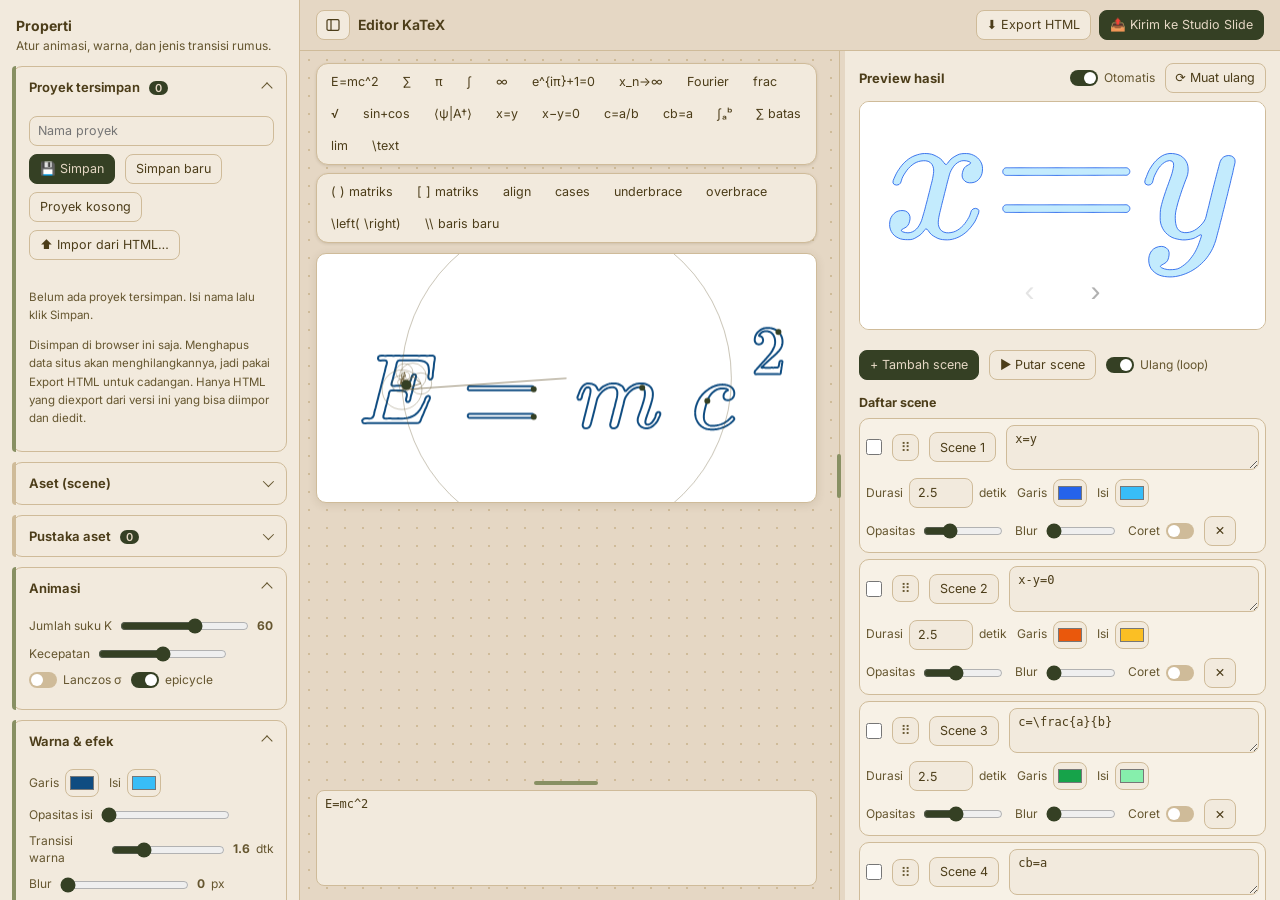
==== apps/katex/index.html @ e036334c "first commit" ====
<!DOCTYPE html>
<html lang="id"><head><meta charset="utf-8">
<meta name="viewport" content="width=device-width, initial-scale=1, viewport-fit=cover">
<title>Editor KaTeX</title>
<link rel="stylesheet" href="https://fonts.googleapis.com/css2?family=Inter:wght@400;500;600;700&display=swap">
<link rel="stylesheet" href="../../css/ui.css"></head>
<body data-ar="var">
<div id="app">
<aside id="insp" aria-label="Properti">
<div class="ih"><b>Properti</b><span>Atur animasi, warna, dan jenis transisi rumus.</span></div>
<details class="card" open><summary><span>Proyek tersimpan <span class="badge" id="libn">0</span></span></summary><div class="cb">
<div class="row"><input type="text" id="lnm" placeholder="Nama proyek" maxlength="60" autocomplete="off" aria-label="Nama proyek"></div>
<div class="row"><button id="lsv" class="pri" title="Simpan perubahan ke proyek yang sedang dibuka">💾 Simpan</button><button id="lsa" title="Simpan sebagai proyek baru">Simpan baru</button><button id="lnw">Proyek kosong</button></div>
<div class="row"><button id="lim" title="Buka file .html hasil Export HTML">⬆ Impor dari HTML…</button><input type="file" id="lfi" accept=".html,.htm" hidden></div>
<p class="f" id="lmsg" role="status" aria-live="polite"></p>
<div id="llist"></div>
<p class="f">Disimpan di browser ini saja. Menghapus data situs akan menghilangkannya, jadi pakai Export HTML untuk cadangan. Hanya HTML yang diexport dari versi ini yang bisa diimpor dan diedit.</p>
</div></details>
<details class="card"><summary><span>Aset (scene)</span></summary><div class="cb">
<p class="f" style="margin-top:0">Centang scene di daftar scene, lalu salin dan tempel (Ctrl+C / Ctrl+V) di proyek mana pun, juga di browser atau komputer teman.</p>
<div class="row"><button id="acp" title="Salin scene yang dicentang (Ctrl+C)">⧉ Salin aset terpilih</button><button id="apt" title="Tempel aset dari clipboard atau dari kolom kode">Tempel aset</button></div>
<div class="row"><button id="asa">Pilih semua</button><button id="asn">Kosongkan</button><span class="f" id="apk" style="margin:0">Belum ada scene dipilih</span></div>
<textarea id="akd" rows="3" spellcheck="false" aria-label="Kode aset" placeholder="Kode aset muncul di sini setelah disalin. Untuk menempel kode dari teman, taruh di sini lalu klik Tempel aset."></textarea>
<p class="f" id="amsg" role="status" aria-live="polite"></p>
</div></details>
<details class="card"><summary><span>Pustaka aset <span class="badge" id="bn">0</span></span></summary><div class="cb">
<div class="row"><input type="text" id="bnm" placeholder="Nama aset" maxlength="60" autocomplete="off" aria-label="Nama aset"><button id="bsv" class="pri" title="Simpan scene yang dicentang (atau kode di kolom Aset) ke pustaka">+ Simpan ke pustaka</button></div>
<p class="f" id="bmsg" role="status" aria-live="polite"></p>
<input type="search" id="bq" placeholder="Cari aset…" aria-label="Cari aset" autocomplete="off">
<div id="blist"></div>
<p class="f">Tersimpan di browser ini. Pakai <b>Salin kode</b> untuk membagikan aset ke teman atau memindahkannya ke browser lain.</p>
</div></details>
<details class="card" open><summary>Animasi</summary><div class="cb">
<div class="row">
<label>Jumlah suku K <input type="range" id="K" min="1" max="100" value="60"> <b id="Kv">60</b></label>
<label>Kecepatan <input type="range" id="sp" min="0" max="100" value="50"></label>
<label><input type="checkbox" id="la"> Lanczos σ</label>
<label><input type="checkbox" id="ep" checked> epicycle</label>
</div>
</div></details>
<details class="card" open><summary>Warna & efek</summary><div class="cb">
<div class="row"><label>Garis <input type="color" id="sc"></label><label>Isi <input type="color" id="fc" value="#38bdf8"></label><label>Opasitas isi <input type="range" id="fo" min="0" max="100" value="0"></label><label>Transisi warna <input type="range" id="cd" min="1" max="60" value="16"> <b id="cdv">1.6</b> dtk</label>
<label>Blur <input type="range" id="bl" min="0" max="24" value="0"> <b id="blv">0</b> px</label>
<label><input type="checkbox" id="st"> Coret (strikethrough)</label></div>
</div></details>
<details class="card" open><summary>Transisi</summary><div class="cb">
<div class="row">
<label>Mode <select id="md"><option value="auto">Otomatis</option><option value="alg">Transposisi aljabar</option><option value="morph">Morph Fourier</option></select></label>
<label>Kanvas <select id="ar"><option value="2">2:1</option><option value="1.7778">16:9</option><option value="1.3333">4:3</option></select></label>
<label>Pindah ruas <select id="mv"><option value="trans">Translasi saja</option><option value="spin">Translasi + putar</option></select></label></div>
</div></details>
<details class="card"><summary>Referensi sintaks</summary><div class="cb">
<div class="f">z(θ) = Σ<sub>|k|≤K</sub> σ<sub>k</sub> c<sub>k</sub> e<sup>ikθ</sup>, σ<sub>k</sub> = sinc(k/(K+1)) &nbsp;(σ<sub>k</sub>=1 jika Lanczos mati)<br>
Transposisi: glyph yang sama di dua scene (mis. <b>y</b> pada x=y → x−y=0) dipindah secara kaku: translasi hanya mengubah c<sub>0</sub>, rotasi mengalikan semua c<sub>k</sub> dengan e<sup>iα</sup>. Glyph baru (−, 0) tumbuh dari titik, glyph yang hilang (garis pecahan) menyusut. Kalau glyph tidak cocok (E → y) dipakai morph Fourier biasa.<br>
Sintaks: <b>^</b> pangkat, <b>_</b> indeks, <b>{ }</b> grup, dan <b>\sum \int \pi \infty \alpha \theta \sqrt \partial \nabla \to</b> dst. Contoh: e^{iπ}+1=0<br>
<b>Enter</b> = baris baru (atau <b>\\</b>). Di dalam blok, <b>&amp;</b> memisah kolom.<br>
Matriks: <b>\begin{pmatrix} a &amp; b \\ c &amp; d \end{pmatrix}</b> (juga matrix, bmatrix, Bmatrix, vmatrix, Vmatrix, cases).<br>
Rata seperti LaTeX: <b>\begin{align} x &amp;= a+b \\ y &amp;= c \end{align}</b>. Kalau ada &amp; di teks biasa, otomatis jadi align; tanpa &amp; baris-barisnya di tengah.<br>
<b>\underbrace{a+b}_{n}</b>, <b>\overbrace{a+b}^{n}</b>, <b>\left( … \right)</b> (pembatas ikut tinggi isi), <b>\cdots \vdots \ddots \ldots \cdot</b>.<br>
Batas operator: <b>\sum_{a=1}^{\infty}</b>, <b>\prod</b>, <b>\lim_{x\to 0}</b> menaruh batas di atas/bawah (rata tengah); <b>\int_a^b</b> menaruh batas di samping (atas di kanan-atas, bawah di kanan-bawah). Scene bisa dipindah urutannya dengan menyeret ⠿ di kirinya. Variabel biasa seperti x_i^2 dan {a+b}^2 ditumpuk rapi. <b>\text{Teks biasa}</b> (juga \mathrm, \mbox, \operatorname) memakai huruf tegak, bukan huruf matematika miring. <b>Coret</b> menambah garis strikethrough yang ikut di-morph; <b>Blur</b> mengaburkan tulisan (transisinya ikut animasi warna).</div>
</div></details>
</aside>
<div id="main">
<header id="top">
<button id="itg" type="button" aria-expanded="true" aria-controls="insp" title="Ciutkan / buka panel properti" aria-label="Ciutkan atau buka panel properti"><svg viewBox="0 0 24 24" aria-hidden="true"><rect x="3" y="4" width="18" height="16" rx="2"/><path d="M9 4v16"/></svg></button>
<h1>Editor KaTeX</h1><span class="sp"></span><button id="ex">⬇ Export HTML</button><button id="sd" class="pri" title="Kirim animasi ini langsung ke Studio Slide, tanpa download">📤 Kirim ke Studio Slide</button>
</header>
<div id="work">
<section id="cvp" aria-label="Kanvas scene">
<div class="tools"><div class="pill" id="pre"></div><div class="pill" id="sn"></div></div>
<div id="cvbox"><div id="cvw"><canvas id="c"></canvas></div></div>
<div class="edit"><div id="tgrip" role="separator" aria-orientation="horizontal" aria-label="Atur tinggi kolom teks (tarik ke atas untuk memperbesar)" tabindex="0" title="Tarik ke atas untuk memperbesar kolom teks · klik dua kali untuk reset"></div><div class="row"><textarea id="tx" rows="4" autocomplete="off" spellcheck="false">E=mc^2</textarea></div></div>
</section>
<div id="gut" role="separator" aria-orientation="vertical" aria-label="Atur lebar kanvas dan preview" tabindex="0" title="Seret untuk mengatur lebar · klik dua kali untuk reset"></div>
<section id="pvp" aria-label="Preview hasil">
<div class="ph"><b>Preview hasil</b><label><input type="checkbox" id="pva" checked> Otomatis</label><button id="pvr" type="button" title="Muat ulang preview">⟳ Muat ulang</button></div>
<div class="pvbox"><iframe id="pvf" title="Preview hasil animasi" sandbox="allow-scripts"></iframe></div>
<div id="scn">
<div class="row"><button id="ad" class="pri">+ Tambah scene</button><button id="pl">▶ Putar scene</button><label><input type="checkbox" id="lp" checked> Ulang (loop)</label></div>
<h2>Daftar scene</h2>
<div id="sl"></div>
<p class="f">Seret ⠿ untuk mengubah urutan. Preview diperbarui otomatis saat scene berubah.</p>
</div>
</section>
</div>
</div>
</div>
<script src="../../js/bridge.js"></script>
<script src="script.js"></script>
<script src="../../js/studiodb.js"></script>
<script src="library.js"></script>
<script src="asset.js"></script>
<script src="../../js/split.js"></script>
</body></html>
---- css/ui.css ----
/* Tema bersama Editor Geometri & Editor KaTeX: panel putih, kanvas titik-titik, kartu yang bisa dilipat, tombol hitam. */
:root{--noir:#4C3D19;--kombu:#354024;--moss:#889063;--tan:#CFBB99;--bone:#E5D7C4;--bg:#E5D7C4;--pn:#F2EADD;--fg:#4C3D19;--ink:#354024;--mut:#65562F;--acc:#354024;--line:#0f4c81;--card:#fff;--bd:#CFBB99;--ok:#889063;--gold:#889063;--edge:#CFBB99;
--sans:Inter,system-ui,-apple-system,"Segoe UI",Roboto,sans-serif;color-scheme:light}
*{box-sizing:border-box}
html,body{height:100%;margin:0}
body{font:13px/1.4 var(--sans);color:var(--fg);background:var(--bg);overflow:hidden;-webkit-text-size-adjust:100%}
[hidden]{display:none!important}
#app{display:grid;grid-template-columns:var(--iw,300px) minmax(0,1fr);height:100%;transition:grid-template-columns .18s}
body.nin #app{--iw:0px}
body.nin #insp{visibility:hidden;border-right:0;padding:0}

/* panel kiri: properti */
#insp{background:var(--pn);border-right:1px solid var(--bd);overflow:auto;padding:14px 12px 24px;min-width:0}
.ih{margin:2px 4px 12px}.ih b{font-size:14px;display:block}.ih span{color:var(--mut);font-size:12px}
.card{position:relative;margin:0 0 10px;border:1px solid var(--bd);border-radius:10px;background:var(--pn)}
.card::before{content:"";position:absolute;left:-1px;top:-1px;bottom:-1px;width:4px;border-radius:10px 0 0 10px;background:var(--bd)}
.card[open]::before{background:var(--ok)}
.card>summary{list-style:none;cursor:pointer;padding:11px 12px 11px 16px;font-weight:650;display:flex;align-items:center;justify-content:space-between;border-radius:10px}
.card>summary::-webkit-details-marker{display:none}
.card>summary::after{content:"";width:7px;height:7px;margin-right:3px;border-right:1.6px solid var(--mut);border-bottom:1.6px solid var(--mut);transform:rotate(45deg) translateY(-2px);transition:transform .15s}
.card[open]>summary::after{transform:rotate(-135deg)}
.cb{padding:0 12px 12px 16px}

/* kontrol */
button{font:inherit;font-size:12.5px;min-height:30px;padding:5px 10px;border:1px solid var(--bd);background:var(--pn);color:var(--fg);border-radius:8px;cursor:pointer}
button:hover:not(:disabled){background:#cfbb9959}
button:disabled{opacity:.4;cursor:default}
button.on,button.pri{background:var(--ink);border-color:var(--ink);color:var(--bone)}
button.pri:hover:not(:disabled){background:#46542f}
:is(button,input,select,textarea,summary,#gut):focus-visible{outline:2px solid var(--fg);outline-offset:2px}
input[type=number],input[type=text],input[type=search],select,textarea{font:inherit;font-size:12.5px;min-height:30px;padding:5px 8px;border:1px solid var(--bd);border-radius:8px;background:var(--pn);color:var(--fg)}
input[type=text],input[type=search]{flex:1;min-width:110px}input[type=number]{width:66px}
textarea{flex:1;min-width:150px;font-family:ui-monospace,Menlo,monospace;font-size:12px;resize:vertical}
input[type=color]{width:34px;height:28px;padding:2px;border:1px solid var(--bd);border-radius:8px;background:var(--pn);cursor:pointer}
input[type=range]{accent-color:var(--ink);min-width:0}
label{display:flex;gap:6px;align-items:center;color:var(--mut);font-size:12px}
input[type=checkbox]{appearance:none;-webkit-appearance:none;flex:none;width:28px;height:16px;margin:0;border-radius:99px;background:#CFBB99;position:relative;cursor:pointer;transition:background .15s}
input[type=checkbox]::after{content:"";position:absolute;left:2px;top:2px;width:12px;height:12px;border-radius:50%;background:#fff;transition:transform .15s}
input[type=checkbox]:checked{background:var(--ink)}input[type=checkbox]:checked::after{transform:translateX(12px)}
.row{display:flex;flex-wrap:wrap;gap:8px 10px;margin:8px 0;align-items:center}
.f{font-size:11.5px;line-height:1.6;color:var(--mut);margin-top:6px}
code{font:11.5px ui-monospace,Menlo,monospace;background:#E5D7C4;padding:0 4px;border-radius:4px}

/* kanan-atas: judul & aksi */
#main{display:grid;grid-template-rows:auto minmax(0,1fr);min-width:0;min-height:0}
#top{display:flex;align-items:center;gap:8px;padding:10px 16px;flex-wrap:wrap}
#top h1{margin:0;font-size:14px;font-weight:650}#top .sp{flex:1}
#itg{width:34px;padding:0;display:grid;place-items:center}
#itg svg{width:16px;height:16px;fill:none;stroke:currentColor;stroke-width:1.8;stroke-linecap:round;stroke-linejoin:round}

/* area kerja: kanvas | pembagi | preview */
#work{display:grid;grid-template-columns:minmax(0,1fr) 12px var(--pvw,clamp(300px,34vw,520px));min-height:0}
#cvp{display:flex;flex-direction:column;min-width:0;min-height:0;border-top:1px solid var(--edge);background:radial-gradient(#CFBB99 1px,transparent 1.3px) 0 0/18px 18px}
.tools{display:flex;flex-wrap:wrap;gap:8px;padding:12px 16px 10px}
.pill{display:flex;flex-wrap:wrap;align-items:center;gap:2px;padding:3px;background:var(--pn);border:1px solid var(--bd);border-radius:12px;box-shadow:0 1px 3px #4c3d1926}
.pill:empty{display:none}
.pill button{border-color:transparent;background:transparent}
.pill button:hover:not(:disabled){background:#cfbb9966}
.pill button.on{background:var(--ink);color:var(--bone)}
.qkc{margin:0 16px 8px;padding:10px;background:var(--pn);border:1px solid var(--bd);border-radius:12px}
#cvbox{flex:1;min-height:0;display:flex;align-items:flex-start;justify-content:center;padding:0 16px 8px}
#cvw{width:100%}
#c{width:100%;display:block;background:var(--card);border:1px solid var(--edge);border-radius:10px;box-shadow:0 2px 10px #4c3d191f;touch-action:none}
.stat{margin:0;padding:2px 18px 12px;font:11.5px/1.5 ui-monospace,Menlo,monospace;color:var(--mut)}
.edit{padding:0 16px 14px}.edit .row{margin:0}

#gut{position:relative;cursor:col-resize;touch-action:none;border-top:1px solid var(--edge)}
#gut::before{content:"";position:absolute;left:50%;top:0;bottom:0;width:1px;background:var(--edge)}
#gut::after{content:"";position:absolute;left:50%;top:50%;width:4px;height:44px;border-radius:4px;background:#889063;transform:translate(-50%,-50%);transition:background .15s,height .15s}
#gut:hover::after,body.drag #gut::after{background:var(--ink);height:64px}
body.drag{user-select:none;cursor:col-resize}body.drag iframe{pointer-events:none}

/* preview + scene */
#pvp{display:flex;flex-direction:column;min-width:0;min-height:0;background:var(--pn);border-top:1px solid var(--edge)}
.ph{display:flex;align-items:center;gap:10px;padding:12px 14px 8px}.ph b{flex:1;font-size:13px}
.pvbox{flex:none;margin:0 14px;aspect-ratio:16/9;border:1px solid var(--bd);border-radius:10px;overflow:hidden;background:#fff}
#pvf{display:block;width:100%;height:100%;border:0}
#scn{flex:1;min-height:0;overflow:auto;padding:12px 14px 18px}
#scn h2{margin:14px 0 6px;font-size:12.5px}
#sl .row{margin:6px 0;padding:6px;border:1px solid var(--bd);border-radius:10px;background:#F7F1E6}
#sl .row.sc.on{border-color:var(--gold);background:#E9E4CC}
.dh{cursor:grab;touch-action:none;user-select:none;padding:6px 8px;border:1px solid var(--bd);border-radius:8px;background:var(--pn);color:var(--mut);line-height:1}.dh:active{cursor:grabbing}
.sc.drag{opacity:.45}.sc.ov-t{box-shadow:0 -4px 0 var(--ink)}.sc.ov-b{box-shadow:0 4px 0 var(--ink)}
#cm{position:fixed;z-index:9;display:flex;flex-direction:column;background:var(--pn);border:1px solid var(--bd);border-radius:10px;padding:4px;box-shadow:0 6px 20px #4c3d1940}
#cm button{border:0;text-align:left}
#nav{display:none}

@media (max-width:900px){
 body{overflow:auto}#app{display:block;height:auto}#main,#work{display:block}#gut{display:none}
 #insp{border-right:0;border-bottom:1px solid var(--bd)}body.nin #insp{display:none}
 #cvp{min-height:60vh}#pvp{min-height:480px}
}
@media (prefers-reduced-motion:reduce){*{transition:none!important}}

.empty{display:none;margin:10px 0 2px}
.cb:not(:has(>:not(.empty):not([hidden]))) .empty{display:block}

/* kolom teks KaTeX: tinggi diatur dengan menarik pegangan di tepi atas (ke atas = lebih tinggi) */
.edit{padding:0 16px 14px}
#tgrip{height:14px;margin:0 auto;width:64px;cursor:row-resize;touch-action:none;position:relative}
#tgrip::after{content:"";position:absolute;left:0;right:0;top:5px;height:4px;border-radius:4px;background:var(--moss);transition:background .15s}
#tgrip:hover::after,body.dragy #tgrip::after{background:var(--ink)}
body.dragy{user-select:none;cursor:row-resize}
#tx{display:block;width:100%;height:var(--txh,96px);resize:none}
.edit .row{display:block}

/* proyek tersimpan */
.badge{margin-left:6px;min-width:20px;padding:0 6px;border-radius:99px;background:var(--ink);color:var(--bone);font-size:11px;font-weight:600;text-align:center}
#lmsg{min-height:1.2em;margin:0 0 6px}#lmsg[data-bad="1"]{color:#9a2d1f;font-weight:600}
#llist .li,#blist .li{display:flex;align-items:center;gap:6px;margin:6px 0;padding:7px 8px;border:1px solid var(--bd);border-radius:10px;background:#F7F1E6}
#llist .li.on,#blist .li.on{border-color:var(--moss);background:#E9E4CC}
#llist .lt,#blist .lt{flex:1;min-width:0}#llist .lt b,#llist .lt span{display:block;overflow:hidden;text-overflow:ellipsis;white-space:nowrap}
#llist .lt span,#blist .lt span{font-size:11px;color:var(--mut)}
#llist button,#blist button{min-height:28px;padding:3px 8px}
#amsg{min-height:1.2em}#amsg[data-bad="1"]{color:#9a2d1f;font-weight:600}
#ast{width:100%;margin-top:8px;font-size:11px;white-space:pre;overflow:auto}
#bmsg{min-height:1.2em}#bmsg[data-bad="1"]{color:#9a2d1f;font-weight:600}
#bq{width:100%;margin:2px 0 6px}
#blist{max-height:300px;overflow:auto}
.li.as{flex-direction:column;align-items:stretch;gap:6px}
.lacts{display:flex;flex-wrap:wrap;gap:4px}
.lacts button{flex:none}
#blist .lt b,#blist .lt span{display:block;overflow:hidden;text-overflow:ellipsis;white-space:nowrap}
#llist .lt,#blist .lt{text-align:left}
.li.as .lt{flex:none}
#blist .li.as{align-items:stretch}

/* kotak centang pilih-scene (KaTeX) */
input[type=checkbox].pick{appearance:auto;-webkit-appearance:auto;width:16px;height:16px;border-radius:3px;background:none;accent-color:var(--ink);cursor:pointer}
input[type=checkbox].pick::after{display:none}
#apk{align-self:center}
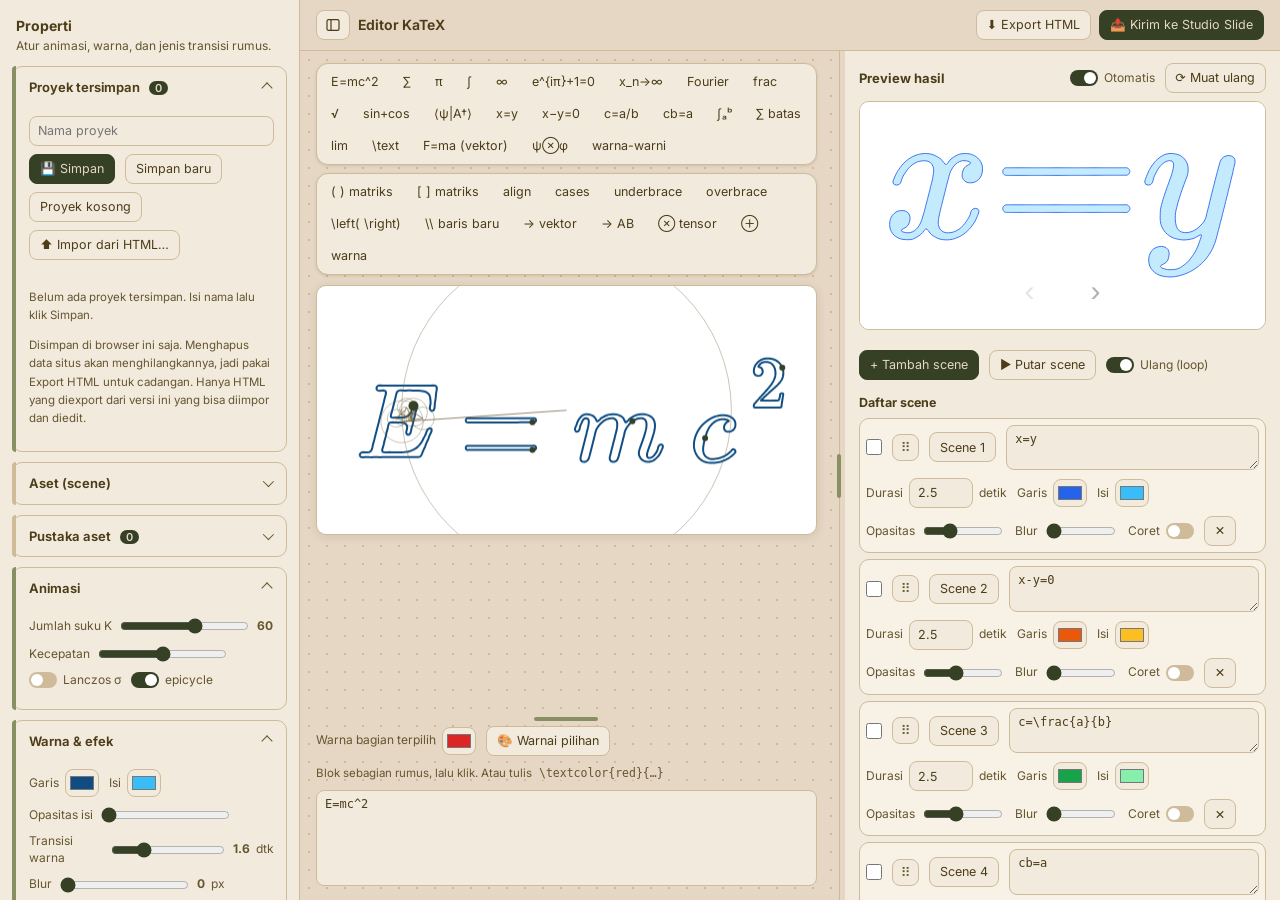
==== commit 3194ffaa: "adding colorful font and vector-tensorproduct notation" ====
--- a/apps/katex/index.html
+++ b/apps/katex/index.html
@@ -69,7 +69,8 @@
 <section id="cvp" aria-label="Kanvas scene">
 <div class="tools"><div class="pill" id="pre"></div><div class="pill" id="sn"></div></div>
 <div id="cvbox"><div id="cvw"><canvas id="c"></canvas></div></div>
-<div class="edit"><div id="tgrip" role="separator" aria-orientation="horizontal" aria-label="Atur tinggi kolom teks (tarik ke atas untuk memperbesar)" tabindex="0" title="Tarik ke atas untuk memperbesar kolom teks · klik dua kali untuk reset"></div><div class="row"><textarea id="tx" rows="4" autocomplete="off" spellcheck="false">E=mc^2</textarea></div></div>
+<div class="edit"><div id="tgrip" role="separator" aria-orientation="horizontal" aria-label="Atur tinggi kolom teks (tarik ke atas untuk memperbesar)" tabindex="0" title="Tarik ke atas untuk memperbesar kolom teks · klik dua kali untuk reset"></div><div class="cprow"><label>Warna bagian terpilih <input type="color" id="tcp" value="#dc2626" aria-label="Warna untuk bagian rumus yang dipilih"></label><button id="tcb" type="button" title="Bungkus teks yang diblok di kolom rumus dengan \textcolor{…}{…}">🎨 Warnai pilihan</button><span class="f" style="margin:0">Blok sebagian rumus, lalu klik. Atau tulis <code>\textcolor{red}{…}</code></span></div>
+<div class="row"><textarea id="tx" rows="4" autocomplete="off" spellcheck="false">E=mc^2</textarea></div></div>
 </section>
 <div id="gut" role="separator" aria-orientation="vertical" aria-label="Atur lebar kanvas dan preview" tabindex="0" title="Seret untuk mengatur lebar · klik dua kali untuk reset"></div>
 <section id="pvp" aria-label="Preview hasil">
--- a/css/ui.css
+++ b/css/ui.css
@@ -129,3 +129,4 @@
 input[type=checkbox].pick{appearance:auto;-webkit-appearance:auto;width:16px;height:16px;border-radius:3px;background:none;accent-color:var(--ink);cursor:pointer}
 input[type=checkbox].pick::after{display:none}
 #apk{align-self:center}
+.cprow{display:flex;flex-wrap:wrap;align-items:center;gap:8px 10px;margin:0 0 8px}
